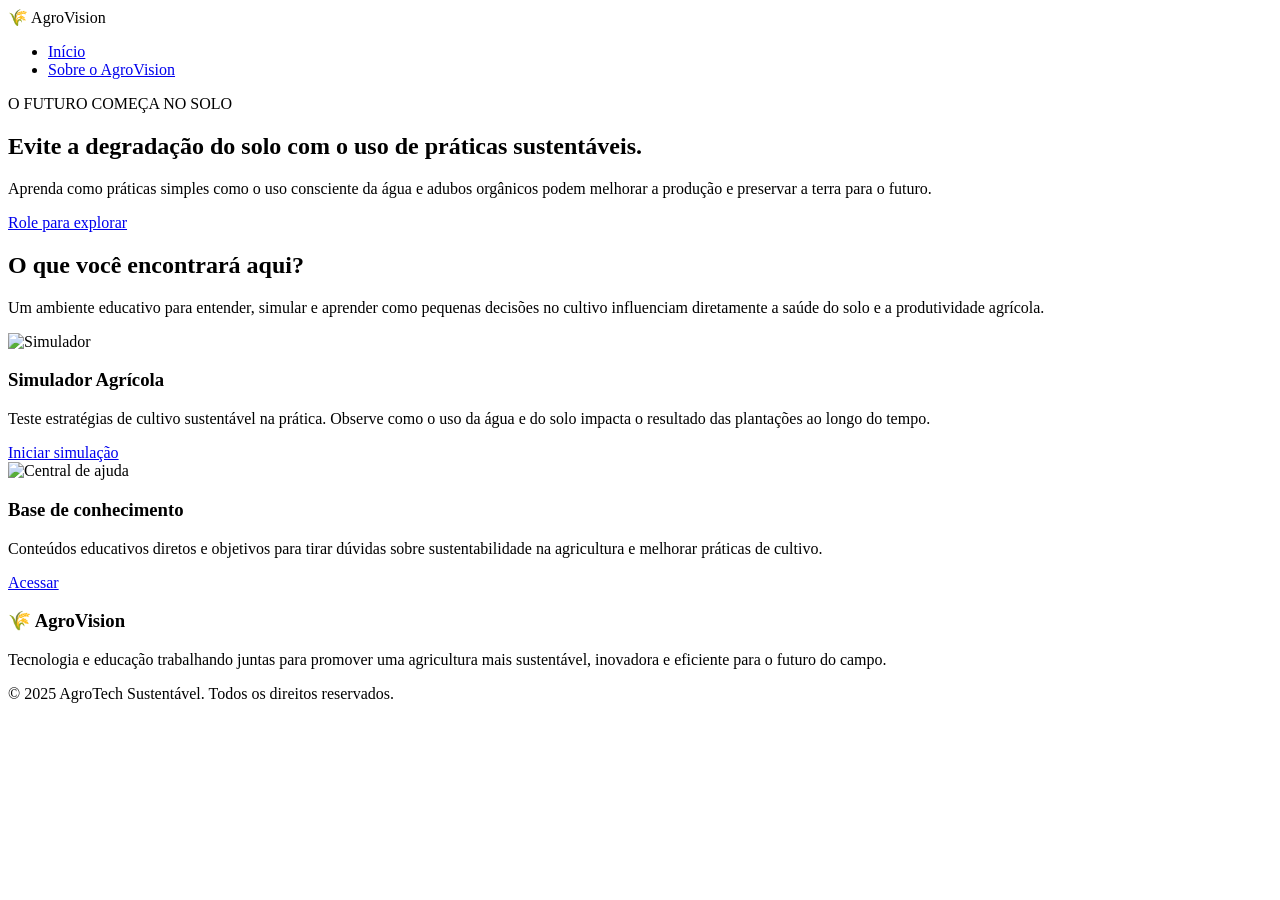
==== index.html @ 79752db4 "." ====
<!DOCTYPE html>
<html lang="pt-BR">

<head>

    <meta charset="UTF-8">
    <meta name="viewport" content="width=device-width, initial-scale=1.0">

    <title> AgroVision Sustentável</title>

    <link rel="stylesheet" href="css/style.css">

    <link rel="stylesheet" href="css/animations.css">

    <link rel="stylesheet" href="css/responsive.css">
    
    <link rel="preconnect" href="https://fonts.googleapis.com">

    <link rel="preconnect" href="https://fonts.gstatic.com" crossorigin>

    <link href="https://fonts.googleapis.com/css2?family=Inter:wght@300;400;500;600;700;800&display=swap"
        rel="stylesheet">
</head>

<body>

    <!-- HEADER -->

    <header class="header">

        <div class="container nav">

            <div class="logo">
                🌾 AgroVision
            </div>

            <nav>

                <ul>
                     <li>
                    <a href="index.html" class="active">
                        Início
                    </a>
                </li>

                <li>
                    <a href="modulos/sobre/sobre.html">
                        Sobre o AgroVision
                    </a>
                </li>
                </ul>

            </nav>

        </div>

    </header>

    <!-- HERO -->

    <section class="hero">

        <div class="overlay"></div>

        <div class="container">

            <div class="hero-content fade-up">

                <span class="hero-subtitle">
                    O FUTURO COMEÇA NO SOLO 
                </span>

                <h1>
                    Evite a degradação do solo com o uso de práticas sustentáveis.
                </h1>

                <p class="hero-description">

                    Aprenda como práticas simples como o uso consciente da água e adubos orgânicos podem melhorar a produção e preservar a terra para o futuro.

                </p>

            </div>

        </div>

        <!-- BOTÃO -->

        <a href="#features" class="scroll-down">

    <span class="mouse"></span>

    <span class="scroll-text">
        Role para explorar
    </span>

</a>

    </section>

<!-- FEATURES -->

<section class="features" id="features">

    <div class="container">

        <!-- TÍTULO -->
        <div class="section-title">

            <h2>O que você encontrará aqui?</h2>

            <p>
                Um ambiente educativo para entender, simular e aprender como pequenas decisões no cultivo influenciam diretamente a saúde do solo e a produtividade agrícola.
            </p>

        </div>

        <!-- CARDS -->
        <div class="cards">

            <!-- CARD 1 -->
            <div class="card simulador-card fade-up">

                <img src="assets/imagens/geral/fazenda.png" alt="Simulador">

                <div class="card-content">

                    <h3>Simulador Agrícola</h3>

                    <p>
                        Teste estratégias de cultivo sustentável na prática.
Observe como o uso da água e do solo impacta o resultado das plantações ao longo do tempo.
                    </p>

                    <a href="modulos/simulador/simulador.html" class="botao">
                        Iniciar simulação
                    </a>

                </div>

            </div>

            <!-- CARD 2 -->
            <div class="card fade-up">

                <img src="img/conhecimento/" alt="Central de ajuda">

                <div class="card-content">

                    <h3>Base de conhecimento</h3>

                    <p>
                        Conteúdos educativos diretos e objetivos para tirar dúvidas sobre sustentabilidade na agricultura e melhorar práticas de cultivo.
                    </p>
                    
                     <a href="modulos/conhecimento/conhecimento.html" class="botao">
                        Acessar
                    </a>

                </div>

            </div>

        </div>

    </div>

</section>

<!-- FOOTER -->
<footer>

    <div class="container footer-grid">

        <div class="footer-brand">

            <h3>
                🌾 AgroVision
            </h3>

            <p>
                Tecnologia e educação trabalhando juntas para promover uma
                agricultura mais sustentável, inovadora e eficiente para o
                futuro do campo.
            </p>

        </div>

    </div>

    <div class="copyright">
        <p>&copy; 2025 AgroTech Sustentável. Todos os direitos reservados.</p>
    </div>

</footer>

    <!-- SCRIPTS -->

    <script src="js/script.js"></script>

    <script src="js/scroll.js"></script>

</body>

</html>
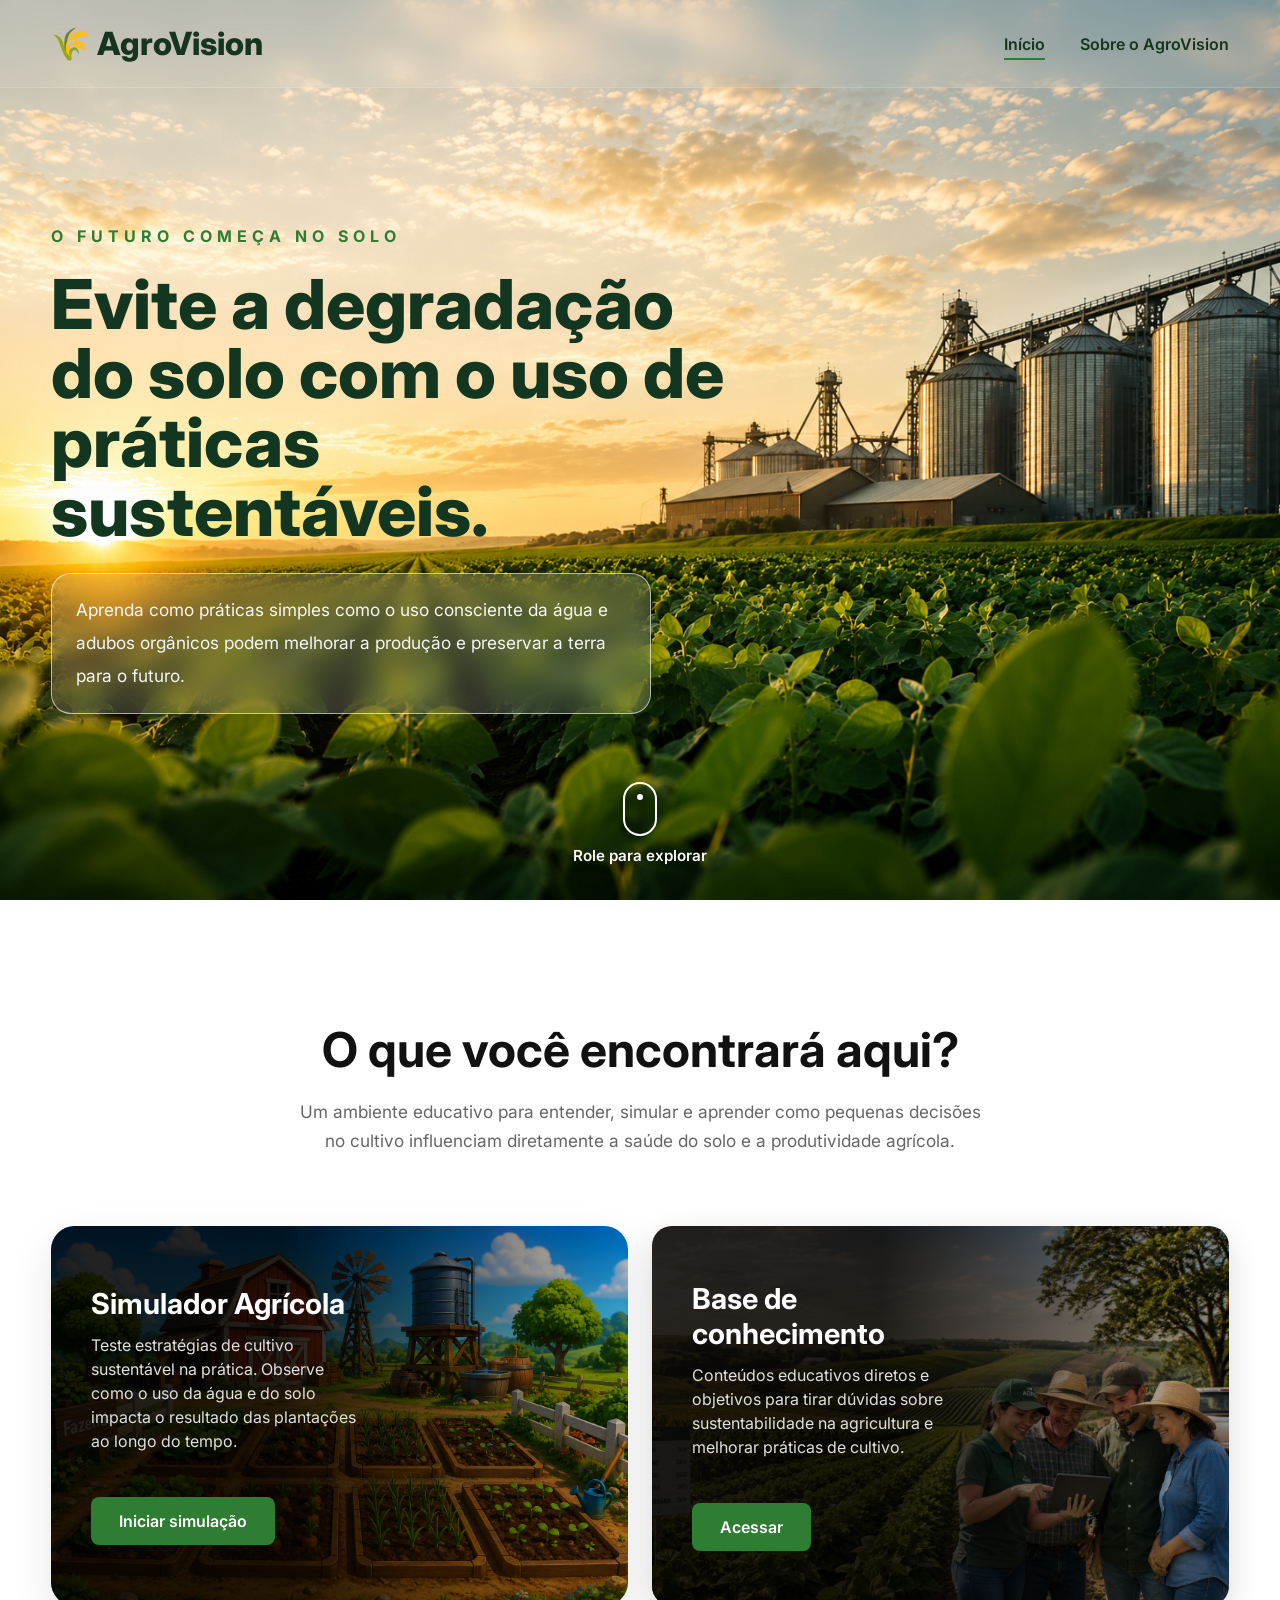
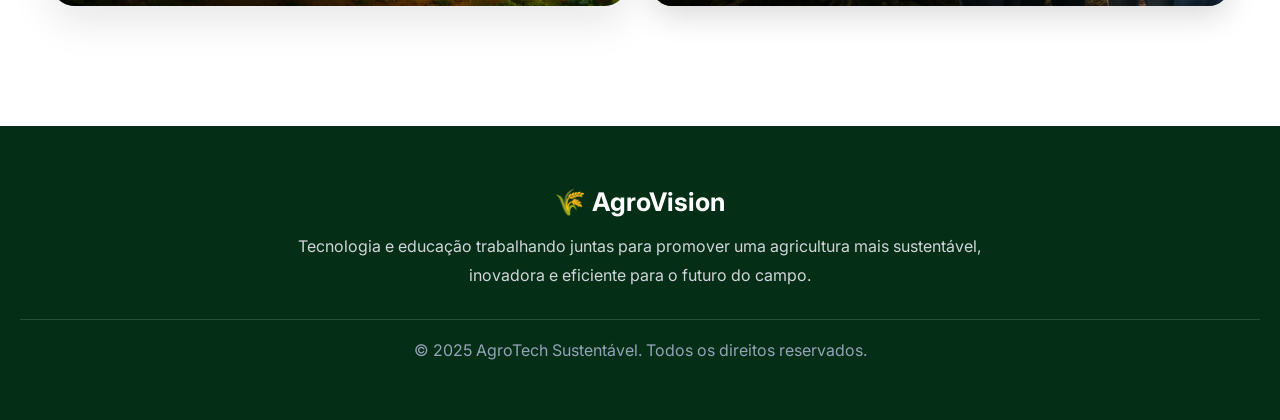
==== commit 11aa379b: "update img" ====
--- a/index.html
+++ b/index.html
@@ -121,7 +121,7 @@
             <!-- CARD 1 -->
             <div class="card simulador-card fade-up">
 
-                <img src="assets/imagens/geral/fazenda.png" alt="Simulador">
+                <img src="img/geral/fazenda.png" alt="Simulador">
 
                 <div class="card-content">
 
@@ -143,7 +143,7 @@
             <!-- CARD 2 -->
             <div class="card fade-up">
 
-                <img src="img/conhecimento/" alt="Central de ajuda">
+                <img src="img/geral/TechAgro.png" alt="Central de ajuda">
 
                 <div class="card-content">
 
--- a/css/style.css
+++ b/css/style.css
@@ -0,0 +1,554 @@
+/* ========================================
+   RESET
+======================================== */
+
+* {
+    margin: 0;
+    padding: 0;
+    box-sizing: border-box;
+}
+
+html {
+    scroll-behavior: smooth;
+}
+
+body {
+    font-family: 'Inter', sans-serif;
+    overflow-x: hidden;
+    background: #ffff;
+    color: #16351f;
+    transition: .3s;
+}
+
+/* ========================================
+   CONTAINER
+======================================== */
+
+.container {
+    width: 92%;
+    max-width: 1400px;
+    margin: 0 auto;
+}
+
+/* ========================================
+   HEADER
+======================================== */
+
+.header {
+    position: fixed;
+    top: 0;
+    left: 0;
+    width: 100%;
+    z-index: 999;
+    backdrop-filter: blur(12px);
+    background: rgba(255,255,255,0.08);
+    border-bottom: 1px solid rgba(255,255,255,0.15);
+    transition: .3s;
+}
+
+/* ========================================
+   NAVBAR
+======================================== */
+
+.nav {
+    display: flex;
+    justify-content: space-between;
+    align-items: center;
+    padding: 24px 0;
+}
+
+/* ========================================
+   LOGO
+======================================== */
+
+.logo {
+    display: flex;
+    align-items: center;
+    gap: 12px;
+    font-size: 2rem;
+    font-weight: 800;
+    color: #16351f;
+}
+
+/* ========================================
+   MENU
+======================================== */
+
+nav ul {
+    display: flex;
+    align-items: center;
+    gap: 35px;
+    list-style: none;
+}
+
+nav a {
+    text-decoration: none;
+    color: #16351f;
+    font-size: 1rem;
+    font-weight: 600;
+    position: relative;
+    transition: .3s;
+}
+
+/* LINHA MENU */
+
+nav a::after {
+    content: '';
+    position: absolute;
+    left: 0;
+    bottom: -6px;
+    width: 0;
+    height: 2px;
+    background: #2E7D32;
+    transition: .3s;
+}
+
+nav a:hover::after {
+    width: 100%;
+}
+
+nav a.active::after {
+    width: 100%;
+}
+
+/* ========================================
+   HERO
+======================================== */
+
+.hero {
+    position: relative;
+    min-height: 100vh;
+    background: url('../img/geral/agro-inicial.png');
+    background-size: cover;
+    background-position: center;
+    background-repeat: no-repeat;
+    display: flex;
+    justify-content: center;
+    align-items: center;
+    padding: 140px 0 100px;
+    overflow: hidden;
+}
+/* ========================================
+   OVERLAY
+======================================== */
+
+.overlay {
+    position: absolute;
+    inset: 0;
+}
+
+/* ========================================
+   HERO CONTENT
+======================================== */
+
+.hero-content {
+    position: relative;
+    z-index: 2;
+    max-width: 700px;
+    width: 100%;
+}
+
+/* ========================================
+   SUBTITLE
+======================================== */
+
+.hero-subtitle {
+    display: block;
+    margin-bottom: 24px;
+    letter-spacing: 5px;
+    font-size: 1rem;
+    font-weight: 700;
+    color: #2E7D32;
+}
+
+/* ========================================
+   TITLE
+======================================== */
+
+.hero h1 {
+    font-size: clamp(2.8rem,6vw,4.3rem);
+    line-height: 1;
+    font-weight: 800;
+    color: #12361f;
+    margin-bottom: 28px;
+}
+
+/* ========================================
+   DESCRIPTION
+======================================== */
+
+.hero-description {
+    max-width: 600px;
+    font-size: 1.08rem;
+    line-height: 1.9;
+    color: #f7f8f7;
+    padding: 20px 24px;
+    border-radius: 20px;
+    border: 1px solid rgba(255,255,255,0.6);
+    background: rgba(255,255,255,0.15);
+    backdrop-filter: blur(12px);
+    box-shadow: 0 10px 30px rgba(0,0,0,0.08);
+}
+
+/* ========================================
+   BOTÃO ROLAR
+======================================== */
+
+.scroll-down {
+    position: absolute;
+    left: 50%;
+    bottom: 35px;
+    transform: translateX(-50%);
+    z-index: 5;
+    display: flex;
+    flex-direction: column;
+    align-items: center;
+    text-decoration: none;
+    color: white;
+    animation: float 2s infinite ease-in-out;
+    transition: .4s;
+}
+
+/* ESCONDER */
+
+.scroll-down.hide {
+    opacity: 0;
+    visibility: hidden;
+    transform: translateX(-50%) translateY(20px);
+}
+
+/* MOUSE */
+
+.mouse {
+    width: 34px;
+    height: 54px;
+    border: 2px solid white;
+    border-radius: 30px;
+    position: relative;
+    margin-bottom: 10px;
+}
+
+/* BOLINHA */
+
+.mouse::before {
+    content: '';
+    position: absolute;
+    top: 10px;
+    left: 50%;
+    transform: translateX(-50%);
+    width: 6px;
+    height: 6px;
+    background: white;
+    border-radius: 50%;
+    animation: scroll 1.6s infinite;
+}
+
+/* TEXTO */
+
+.scroll-text {
+    font-size: .95rem;
+    font-weight: 600;
+    color: white;
+    text-shadow: 0 3px 10px rgba(0,0,0,0.4);
+}
+
+/* ========================================
+   FEATURES
+======================================== */
+
+.features {
+    position: relative;
+    z-index: 3;
+    background: white;
+    padding: 120px 0;
+}
+
+/* ========================================
+   TÍTULO
+======================================== */
+
+.section-title {
+    text-align: center;
+    margin-bottom: 70px;
+}
+
+.section-title h2 {
+    font-size: clamp(2rem,5vw,3rem);
+    color: #111;
+    margin-bottom: 18px;
+}
+
+.section-title p {
+    color: #666;
+    font-size: 1.08rem;
+    line-height: 1.7;
+    max-width: 700px;
+    margin: 0 auto;
+}
+
+/* ========================================
+   CARDS
+======================================== */
+
+.cards {
+    display: flex;
+    gap: 24px;
+    justify-content: center;
+    width: 100%;
+    margin-top: 40px;
+}
+
+/* CARD */
+
+.card {
+    position: relative;
+    flex: 1;
+    max-width: 680px;
+    height: 380px;
+    border-radius: 20px;
+    overflow: hidden;
+    box-shadow: 0 10px 30px rgba(0,0,0,0.15);
+}
+
+/* IMAGEM */
+
+.card img {
+    width: 100%;
+    height: 100%;
+    object-fit: cover;
+    position: absolute;
+    top: 0;
+    left: 0;
+    z-index: 1;
+}
+
+/* OVERLAY CARD */
+
+.card::after {
+    content: '';
+    position: absolute;
+    inset: 0;
+    background: linear-gradient(to right, rgba(0,0,0,0.85) 40%, rgba(0,0,0,0.2) 100%);
+    z-index: 2;
+}
+
+/* CONTEÚDO */
+
+.card-content {
+    position: relative;
+    z-index: 3;
+    height: 100%;
+    padding: 40px;
+    display: flex;
+    flex-direction: column;
+    justify-content: center;
+    align-items: flex-start;
+    max-width: 60%;
+}
+
+/* TEXTOS */
+
+.card-content h3 {
+    color: #ffffff;
+    font-size: 1.8rem;
+    margin-bottom: 12px;
+    font-weight: 700;
+}
+
+.card-content p {
+    color: #e0e0e0;
+    font-size: 1rem;
+    line-height: 1.5;
+    margin-bottom: 24px;
+}
+
+/* BOTÃO */
+
+.card-content .botao {
+    display: inline-flex;
+    align-items: center;
+    justify-content: center;
+    background-color: #2E7D32;
+    color: #ffffff;
+    text-decoration: none;
+    padding: 14px 28px;
+    border-radius: 8px;
+    font-weight: 600;
+    font-size: 1rem;
+    transition: .3s;
+}
+
+.card-content .botao:hover {
+    background-color: #1b5e20;
+    transform: translateY(-2px);
+}
+
+/* ========================================
+   RESPONSIVIDADE
+======================================== */
+
+@media(max-width: 992px) {
+    .hero h1 {
+        font-size: 3.5rem;
+    }
+
+    nav ul {
+        gap: 25px;
+    }
+}
+
+@media(max-width: 768px) {
+    .nav {
+        flex-direction: column;
+        gap: 20px;
+    }
+
+    nav ul {
+        flex-wrap: wrap;
+        justify-content: center;
+        gap: 18px;
+    }
+
+    .hero {
+        min-height: auto;
+        padding-top: 160px;
+        padding-bottom: 100px;
+    }
+
+    .hero-content {
+        max-width: 100%;
+    }
+
+    .hero h1 {
+        font-size: 2.7rem;
+        line-height: 1.1;
+    }
+
+    .hero-description {
+        font-size: 1rem;
+    }
+
+    .cards {
+        grid-template-columns: 1fr;
+    }
+
+    .features {
+        padding: 90px 0;
+    }
+}
+
+@media(max-width: 480px) {
+    .hero h1 {
+        font-size: 2.2rem;
+    }
+
+    .logo {
+        font-size: 1.5rem;
+    }
+
+    .section-title h2 {
+        font-size: 2rem;
+    }
+
+    .hero-description {
+        padding: 18px;
+    }
+}
+
+/* SIMULADOR */
+
+.simulador-card {
+    background: linear-gradient(135deg, #dff6ff, #b3e5ff);
+    border-radius: 24px;
+    overflow: hidden;
+    box-shadow: 0 15px 40px rgba(0,0,0,0.10);
+    transition: .4s;
+}
+
+.simulador-card:hover {
+    transform: translateY(-10px);
+}
+
+/* BOTÃO */
+
+.botao {
+    display: inline-block;
+    margin-top: 20px;
+    background: green;
+    color: rgb(0, 6, 9);
+    padding: 14px 28px;
+    border-radius: 14px;
+    text-decoration: none;
+    font-size: 1rem;
+    font-weight: 700;
+    transition: .3s;
+}
+
+.botao:hover {
+    transform: scale(1.05);
+    background: #1565c0;
+}
+
+/* IMAGENS */
+
+.imagens {
+    display: flex;
+    gap: 20px;
+    justify-content: center;
+    align-items: center;
+    margin-top: 30px;
+    flex-wrap: wrap;
+}
+
+.imagens img {
+    width: 300px;
+    border-radius: 15px;
+}
+
+/* FOOTER */
+
+footer {
+    width: 100%;
+    background: #052e16;
+    color: white;
+    padding: 60px 20px;
+}
+
+.footer-grid {
+    max-width: 1200px;
+    margin: 0 auto;
+    display: flex;
+    justify-content: center;
+    align-items: center;
+}
+
+.footer-brand {
+    text-align: center;
+    max-width: 700px;
+}
+
+.footer-brand h3 {
+    font-size: 1.6rem;
+    margin-bottom: 15px;
+}
+
+.footer-brand p {
+    color: #d1d5db;
+    line-height: 1.8;
+}
+
+.copyright {
+    border-top: 1px solid rgba(255,255,255,.15);
+    margin-top: 30px;
+    padding-top: 20px;
+    text-align: center;
+    color: #94a3b8;
+}
+
+/* RESPONSIVO FOOTER */
+
+@media(max-width: 768px) {
+    .footer-brand h3 {
+        font-size: 1.2rem;
+    }
+}
--- a/css/animations.css
+++ b/css/animations.css
@@ -0,0 +1,59 @@
+.fade-up{
+
+    opacity:0;
+
+    transform:translateY(40px);
+
+    transition:
+    opacity .8s ease,
+    transform .8s ease;
+}
+
+.fade-up.show{
+
+    opacity:1;
+
+    transform:translateY(0);
+}
+
+/* ========================================
+   ANIMAÇÃO SCROLL
+======================================== */
+
+@keyframes scroll{
+
+    0%{
+
+        opacity:1;
+
+        transform:
+        translateX(-50%)
+        translateY(0);
+    }
+
+    100%{
+
+        opacity:0;
+
+        transform:
+        translateX(-50%)
+        translateY(18px);
+    }
+}
+
+@keyframes float{
+
+    0%,100%{
+
+        transform:
+        translateX(-50%)
+        translateY(0);
+    }
+
+    50%{
+
+        transform:
+        translateX(-50%)
+        translateY(-8px);
+    }
+}
--- a/css/responsive.css
+++ b/css/responsive.css
@@ -0,0 +1,33 @@
+@media(max-width:768px){
+
+    .hero{
+
+        padding-top:120px;
+    }
+
+    .hero-content{
+
+        margin-left:0;
+    }
+
+    .hero h1{
+
+        font-size:2.8rem;
+    }
+
+    .hero-description{
+
+        font-size:1rem;
+    }
+
+    .cards{
+
+        grid-template-columns:1fr;
+    }
+
+    nav ul{
+
+        margin-right:0;
+    }
+
+}
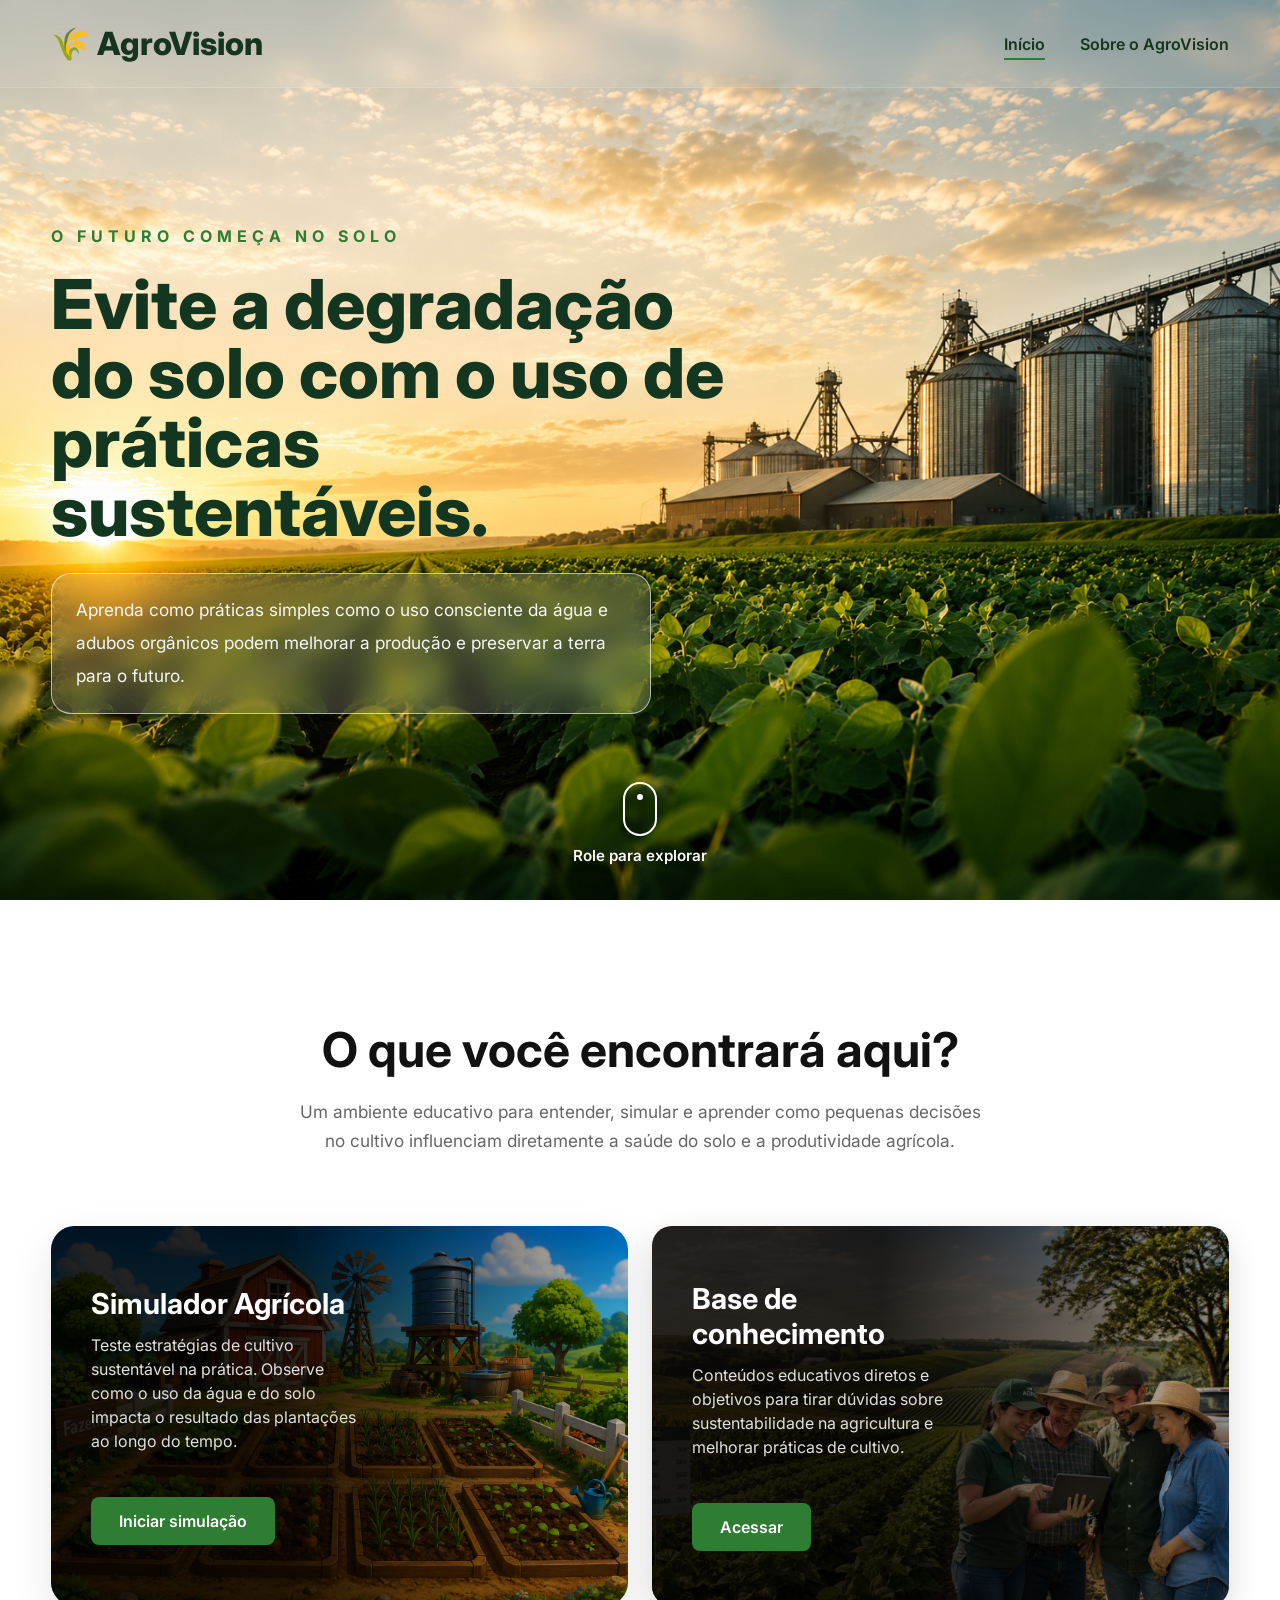
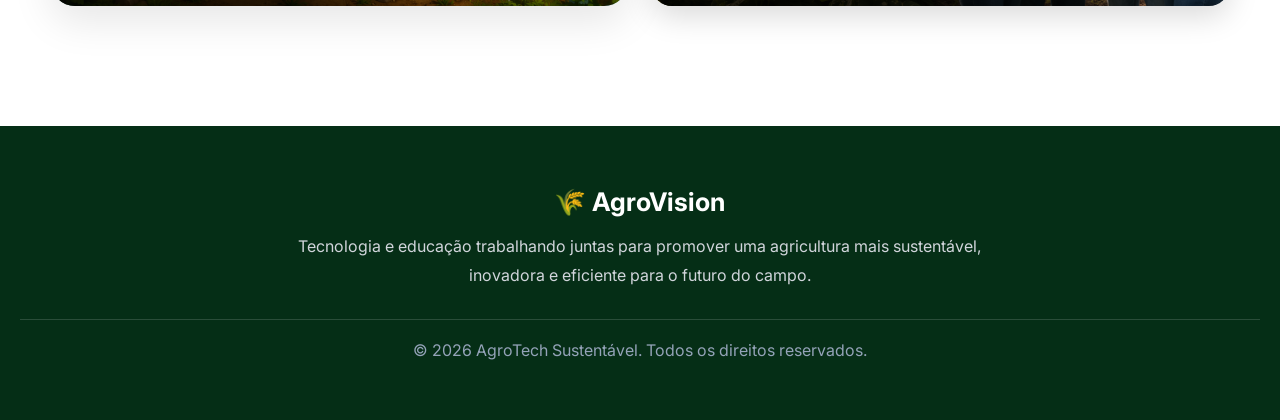
==== commit 2b46ae00: "2025 to 2026" ====
--- a/index.html
+++ b/index.html
@@ -189,7 +189,7 @@
     </div>
 
     <div class="copyright">
-        <p>&copy; 2025 AgroTech Sustentável. Todos os direitos reservados.</p>
+        <p>&copy; 2026 AgroTech Sustentável. Todos os direitos reservados.</p>
     </div>
 
 </footer>
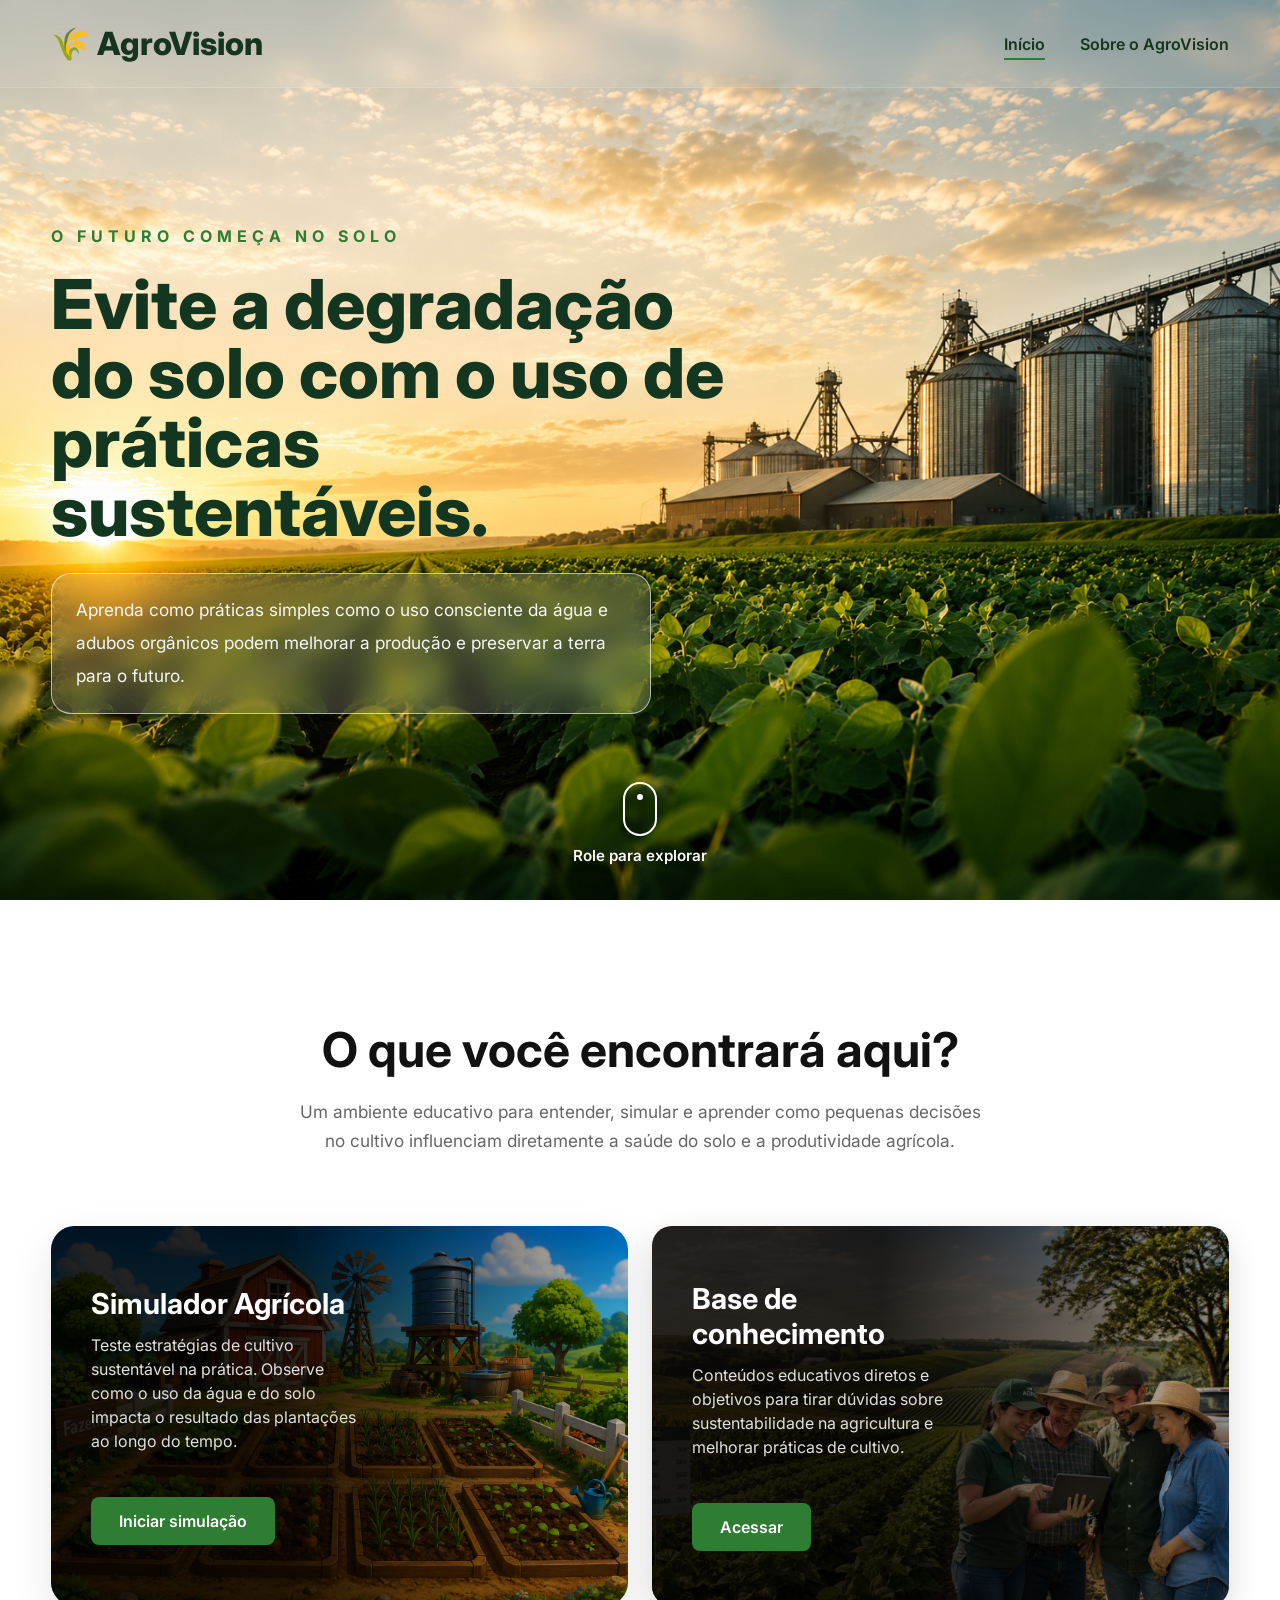
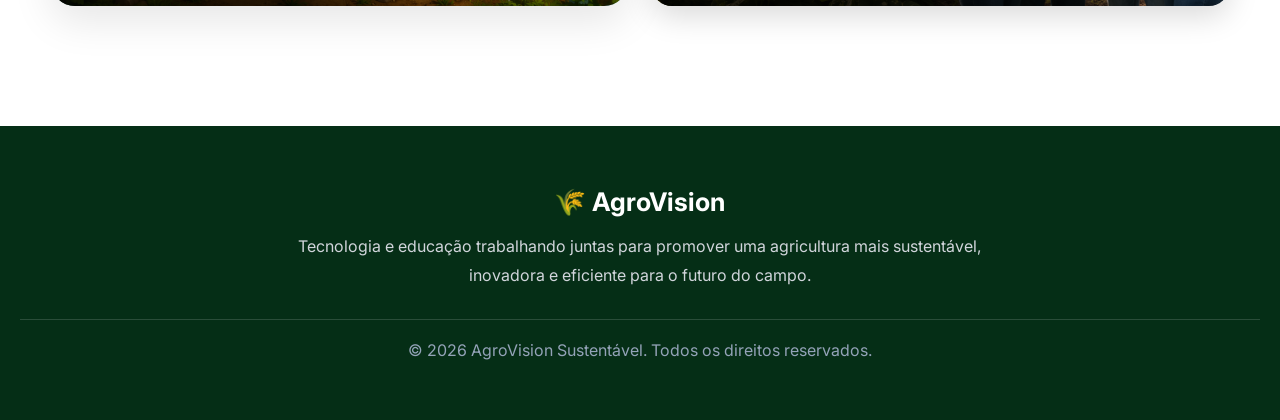
==== commit a14f1212: "melhorias" ====
--- a/index.html
+++ b/index.html
@@ -189,7 +189,7 @@
     </div>
 
     <div class="copyright">
-        <p>&copy; 2026 AgroTech Sustentável. Todos os direitos reservados.</p>
+        <p>&copy; 2026 AgroVision Sustentável. Todos os direitos reservados.</p>
     </div>
 
 </footer>
